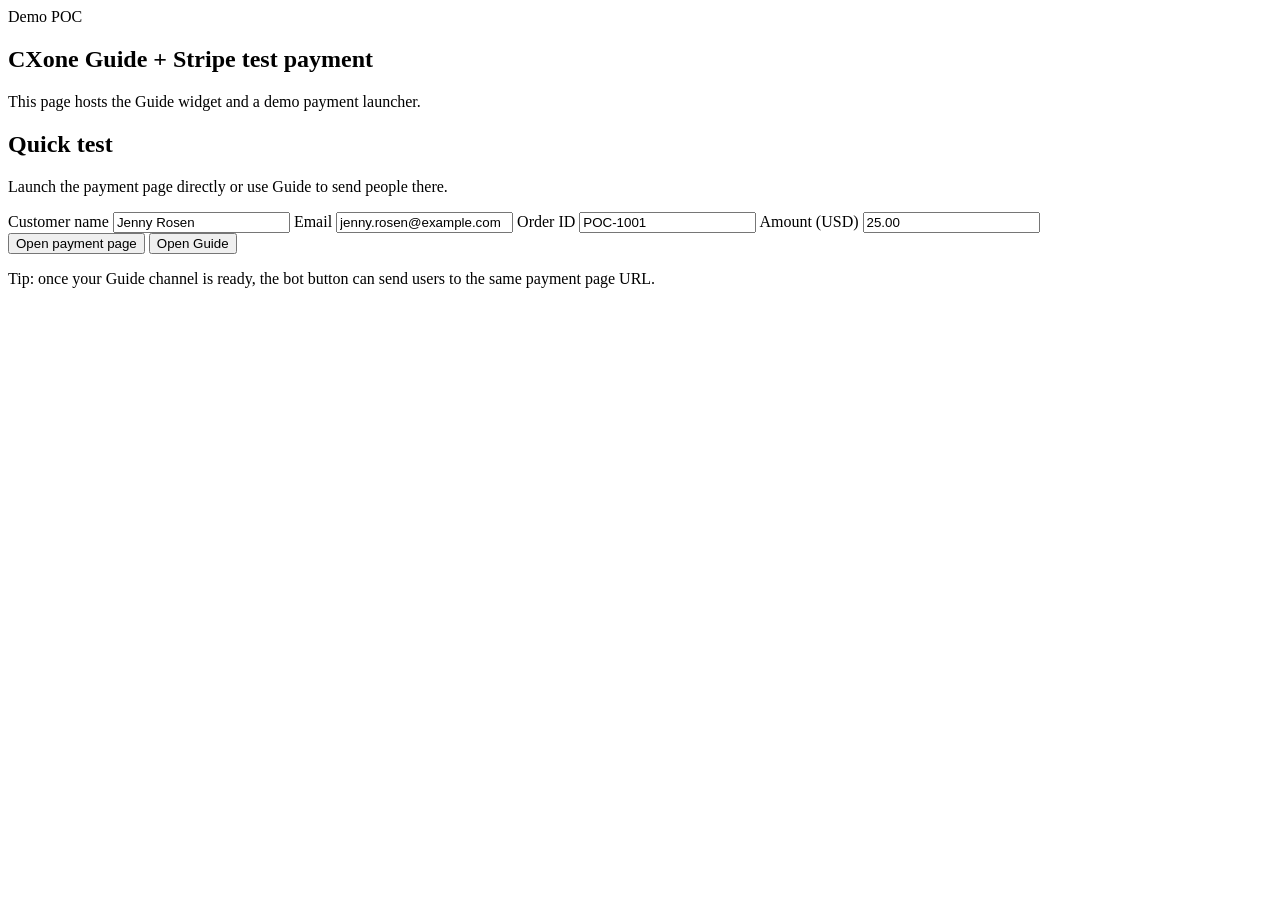
==== index.html @ 796beeea "Add initial HTML structure for CXone Guide POC" ====
<!doctype html>
<html lang="en">
<head>
  <meta charset="utf-8" />
  <meta name="viewport" content="width=device-width,initial-scale=1" />
  <title>CXone Guide + Stripe POC</title>
  <link rel="stylesheet" href="./assets/styles.css" />
</head>
<body>
  <main class="page">
    <section class="hero">
      <div class="badge">Demo POC</div>
      <h1>CXone Guide + Stripe test payment</h1>
      <p class="lead">
        This page hosts the Guide widget and a demo payment launcher.
      </p>

      <div class="card">
        <h2>Quick test</h2>
        <p>Launch the payment page directly or use Guide to send people there.</p>

        <div class="grid">
          <label>
            Customer name
            <input id="customerName" value="Jenny Rosen" />
          </label>

          <label>
            Email
            <input id="email" type="email" value="jenny.rosen@example.com" />
          </label>

          <label>
            Order ID
            <input id="orderId" value="POC-1001" />
          </label>

          <label>
            Amount (USD)
            <input id="amount" type="number" min="1" step="0.01" value="25.00" />
          </label>
        </div>

        <div class="actions">
          <button id="openPaymentPage" class="primary">Open payment page</button>
          <button id="openGuide" class="secondary">Open Guide</button>
        </div>

        <p class="hint">
          Tip: once your Guide channel is ready, the bot button can send users to the same payment page URL.
        </p>
      </div>
    </section>
  </main>

  <script src="./assets/config.js"></script>
  <script src="./assets/site.js"></script>

  <!-- Replace this with your tenant-specific embed code from Guide > Integrations -->
  <!--
  <script>
    cxone('init', '1234');
    cxone('guide', 'init', {
      templateId: 'YOUR_TEMPLATE_ID',
      resetRulesOnNewPage: true
    });
  </script>
  -->
</body>
</html>
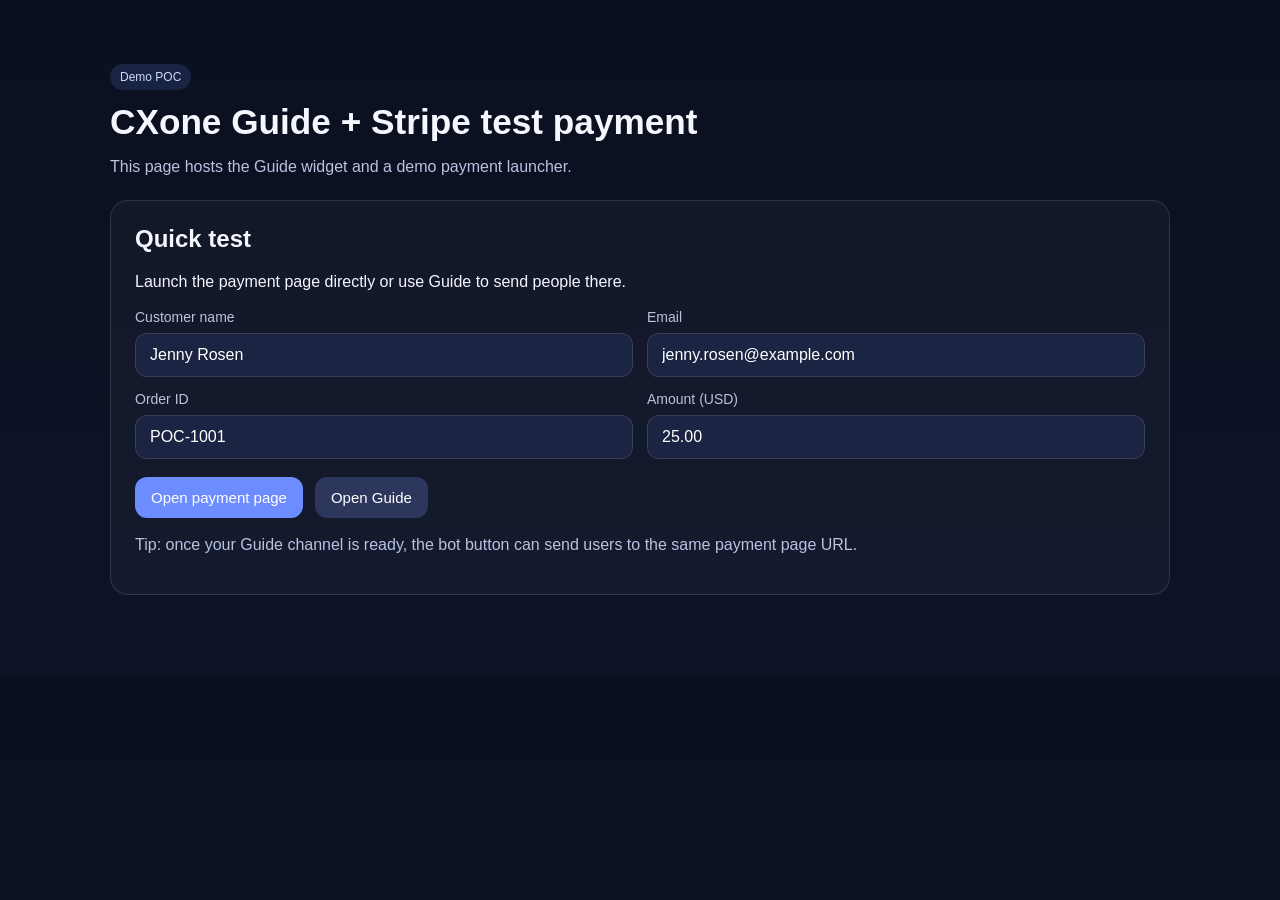
==== commit bf1500db: "Update embed code for CXone integration Replaced tenant-specific embed code with new CXone script." ====
--- a/index.html
+++ b/index.html
@@ -56,15 +56,17 @@
   <script src="./assets/config.js"></script>
   <script src="./assets/site.js"></script>
 
-  <!-- Replace this with your tenant-specific embed code from Guide > Integrations -->
-  <!--
-  <script>
-    cxone('init', '1234');
-    cxone('guide', 'init', {
-      templateId: 'YOUR_TEMPLATE_ID',
-      resetRulesOnNewPage: true
-    });
-  </script>
-  -->
+<script>
+(function(n,u){
+    window.CXoneDfo=n,
+    window[n]=window[n]||function(){(window[n].q=window[n].q||[]).push(arguments)},window[n].u=u,
+    e=document.createElement("script"),e.type="module",e.src=u+"?"+Math.round(Date.now()/1e3/3600),
+    document.head.appendChild(e)
+    })('cxone','https://web-modules-de-na1.niceincontact.com/loader/1/loader.js');
+
+cxone('init', '1792');
+cxone('guide','init');
+</script>
+  
 </body>
 </html>
--- a/assets/styles.css
+++ b/assets/styles.css
@@ -0,0 +1,121 @@
+:root {
+  --bg: #0b1020;
+  --panel: #151c33;
+  --panel-2: #1b2442;
+  --text: #f5f7ff;
+  --muted: #b9c2e1;
+  --primary: #6d8cff;
+  --secondary: #2d375d;
+  --success: #123c2c;
+  --warning: #4a3412;
+  --border: rgba(255,255,255,.12);
+}
+
+* { box-sizing: border-box; }
+body {
+  margin: 0;
+  font-family: Inter, Arial, sans-serif;
+  background: linear-gradient(180deg, #0b1020 0%, #0d1428 100%);
+  color: var(--text);
+}
+.page {
+  max-width: 1100px;
+  margin: 0 auto;
+  padding: 40px 20px 80px;
+}
+.page.narrow { max-width: 860px; }
+.hero { padding-top: 24px; }
+.badge {
+  display: inline-block;
+  padding: 6px 10px;
+  border-radius: 999px;
+  background: rgba(109,140,255,.15);
+  color: #cfd8ff;
+  font-size: 12px;
+  margin-bottom: 12px;
+}
+h1 { margin: 0 0 8px; font-size: 2.2rem; }
+h2 { margin-top: 0; }
+.lead { color: var(--muted); }
+.card, .demo-box {
+  background: rgba(255,255,255,.03);
+  border: 1px solid var(--border);
+  border-radius: 18px;
+}
+.card { padding: 24px; margin-top: 24px; }
+.demo-box { padding: 18px; margin-top: 16px; min-height: 420px; }
+.grid {
+  display: grid;
+  grid-template-columns: repeat(2, minmax(0,1fr));
+  gap: 14px;
+  margin: 18px 0 6px;
+}
+label {
+  display: flex;
+  flex-direction: column;
+  gap: 8px;
+  color: var(--muted);
+  font-size: 14px;
+}
+input {
+  border: 1px solid var(--border);
+  background: var(--panel-2);
+  color: white;
+  border-radius: 12px;
+  padding: 12px 14px;
+  font-size: 16px;
+}
+.actions {
+  display: flex;
+  gap: 12px;
+  flex-wrap: wrap;
+  margin-top: 18px;
+}
+button, .buttonlike {
+  appearance: none;
+  border: 0;
+  border-radius: 12px;
+  padding: 12px 16px;
+  font-size: 15px;
+  cursor: pointer;
+  text-decoration: none;
+}
+.primary {
+  background: var(--primary);
+  color: white;
+}
+.secondary {
+  background: var(--secondary);
+  color: white;
+}
+.hint, .tips { color: var(--muted); margin-top: 18px; }
+.notice {
+  margin-top: 12px;
+  background: rgba(255, 205, 86, .12);
+  border: 1px solid rgba(255, 205, 86, .25);
+  color: #ffe8a8;
+  border-radius: 12px;
+  padding: 12px 14px;
+}
+.hidden { display: none; }
+.row { display: flex; align-items: center; gap: 12px; }
+.between { justify-content: space-between; }
+.pill {
+  display: inline-block;
+  padding: 6px 10px;
+  border-radius: 999px;
+  background: rgba(255,255,255,.08);
+  color: var(--muted);
+  font-size: 12px;
+}
+.checkout-shell {
+  min-height: 380px;
+  margin-top: 16px;
+}
+.backlink {
+  color: #cfd8ff;
+  text-decoration: none;
+}
+@media (max-width: 720px) {
+  .grid { grid-template-columns: 1fr; }
+}
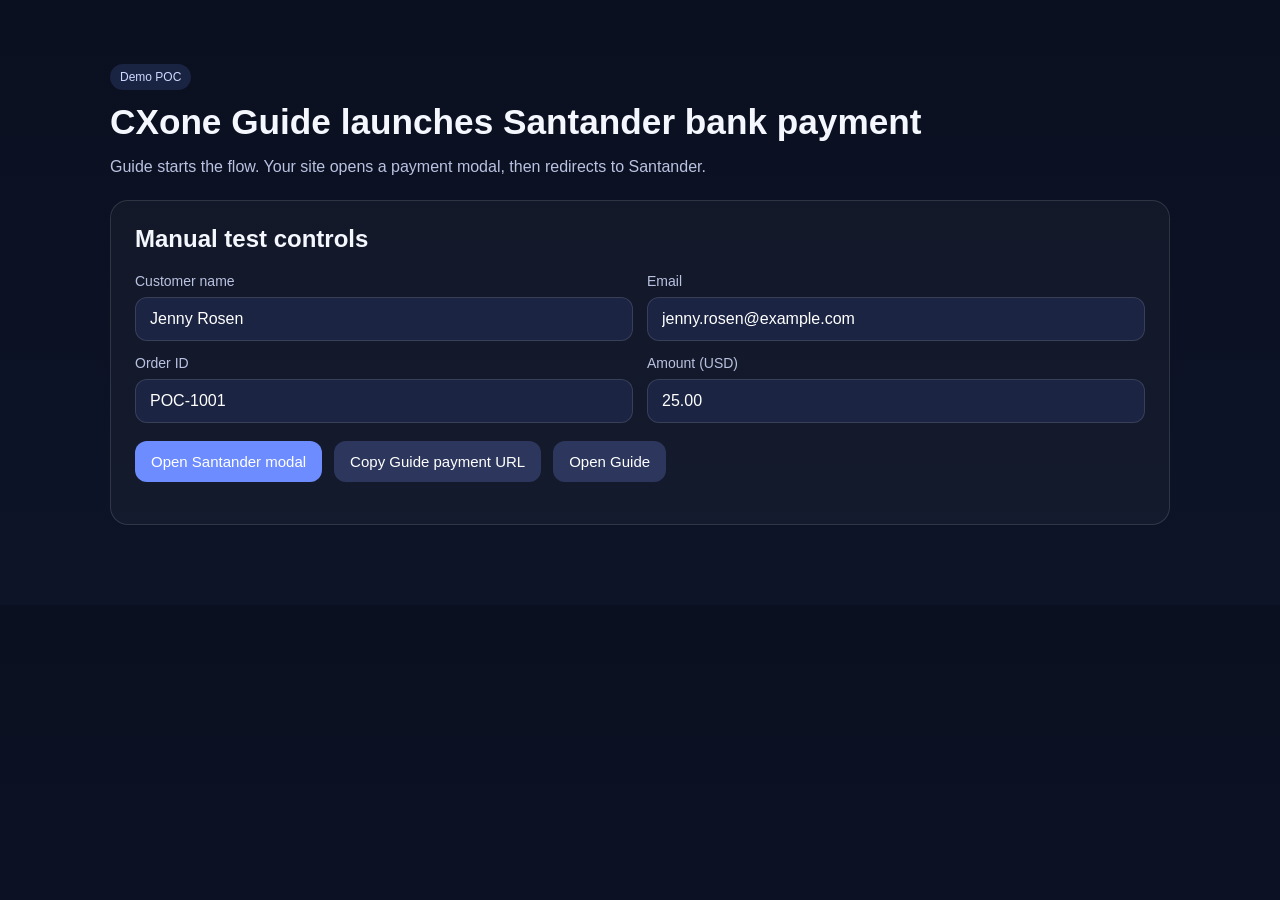
==== commit c24ca615: "Update page title and content for Santander POC" ====
--- a/index.html
+++ b/index.html
@@ -3,21 +3,20 @@
 <head>
   <meta charset="utf-8" />
   <meta name="viewport" content="width=device-width,initial-scale=1" />
-  <title>CXone Guide + Stripe POC</title>
+  <title>CXone Guide + Santander POC</title>
   <link rel="stylesheet" href="./assets/styles.css" />
 </head>
 <body>
   <main class="page">
     <section class="hero">
       <div class="badge">Demo POC</div>
-      <h1>CXone Guide + Stripe test payment</h1>
+      <h1>CXone Guide launches Santander bank payment</h1>
       <p class="lead">
-        This page hosts the Guide widget and a demo payment launcher.
+        Guide starts the flow. Your site opens a payment modal, then redirects to Santander.
       </p>
 
       <div class="card">
-        <h2>Quick test</h2>
-        <p>Launch the payment page directly or use Guide to send people there.</p>
+        <h2>Manual test controls</h2>
 
         <div class="grid">
           <label>
@@ -42,31 +41,55 @@
         </div>
 
         <div class="actions">
-          <button id="openPaymentPage" class="primary">Open payment page</button>
+          <button id="launchPaymentModal" class="primary">Open Santander modal</button>
+          <button id="copyGuideLink" class="secondary">Copy Guide payment URL</button>
           <button id="openGuide" class="secondary">Open Guide</button>
         </div>
 
-        <p class="hint">
-          Tip: once your Guide channel is ready, the bot button can send users to the same payment page URL.
-        </p>
+        <p id="guideLinkPreview" class="hint"></p>
       </div>
     </section>
   </main>
 
+  <div id="paymentModal" class="modal hidden">
+    <div class="modal-card">
+      <div class="row between">
+        <strong>Pay by bank</strong>
+        <button id="closePaymentModal" class="secondary">Close</button>
+      </div>
+
+      <div class="bank-header">
+        <div class="bank-badge">Santander</div>
+        <p class="lead">You’ll be redirected to Santander to review and approve the payment.</p>
+      </div>
+
+      <p id="paymentSummary" class="lead"></p>
+      <div id="checkoutNotice" class="notice hidden"></div>
+
+      <div class="bank-panel">
+        <div class="bank-row"><span>Provider</span><strong>Santander</strong></div>
+        <div class="bank-row"><span>Payment type</span><strong>Open Banking payment</strong></div>
+        <div class="bank-row"><span>Flow</span><strong>Redirect + consent</strong></div>
+      </div>
+
+      <div class="actions">
+        <button id="continueToBank" class="primary">Continue to Santander</button>
+      </div>
+    </div>
+  </div>
+
   <script src="./assets/config.js"></script>
   <script src="./assets/site.js"></script>
 
-<script>
-(function(n,u){
-    window.CXoneDfo=n,
-    window[n]=window[n]||function(){(window[n].q=window[n].q||[]).push(arguments)},window[n].u=u,
-    e=document.createElement("script"),e.type="module",e.src=u+"?"+Math.round(Date.now()/1e3/3600),
-    document.head.appendChild(e)
-    })('cxone','https://web-modules-de-na1.niceincontact.com/loader/1/loader.js');
-
-cxone('init', '1792');
-cxone('guide','init');
-</script>
-  
+  <!-- Paste your real tenant-specific Guide embed code here -->
+  <!--
+  <script>
+    cxone('init', '1234');
+    cxone('guide', 'init', {
+      templateId: 'YOUR_TEMPLATE_ID',
+      resetRulesOnNewPage: true
+    });
+  </script>
+  -->
 </body>
 </html>
